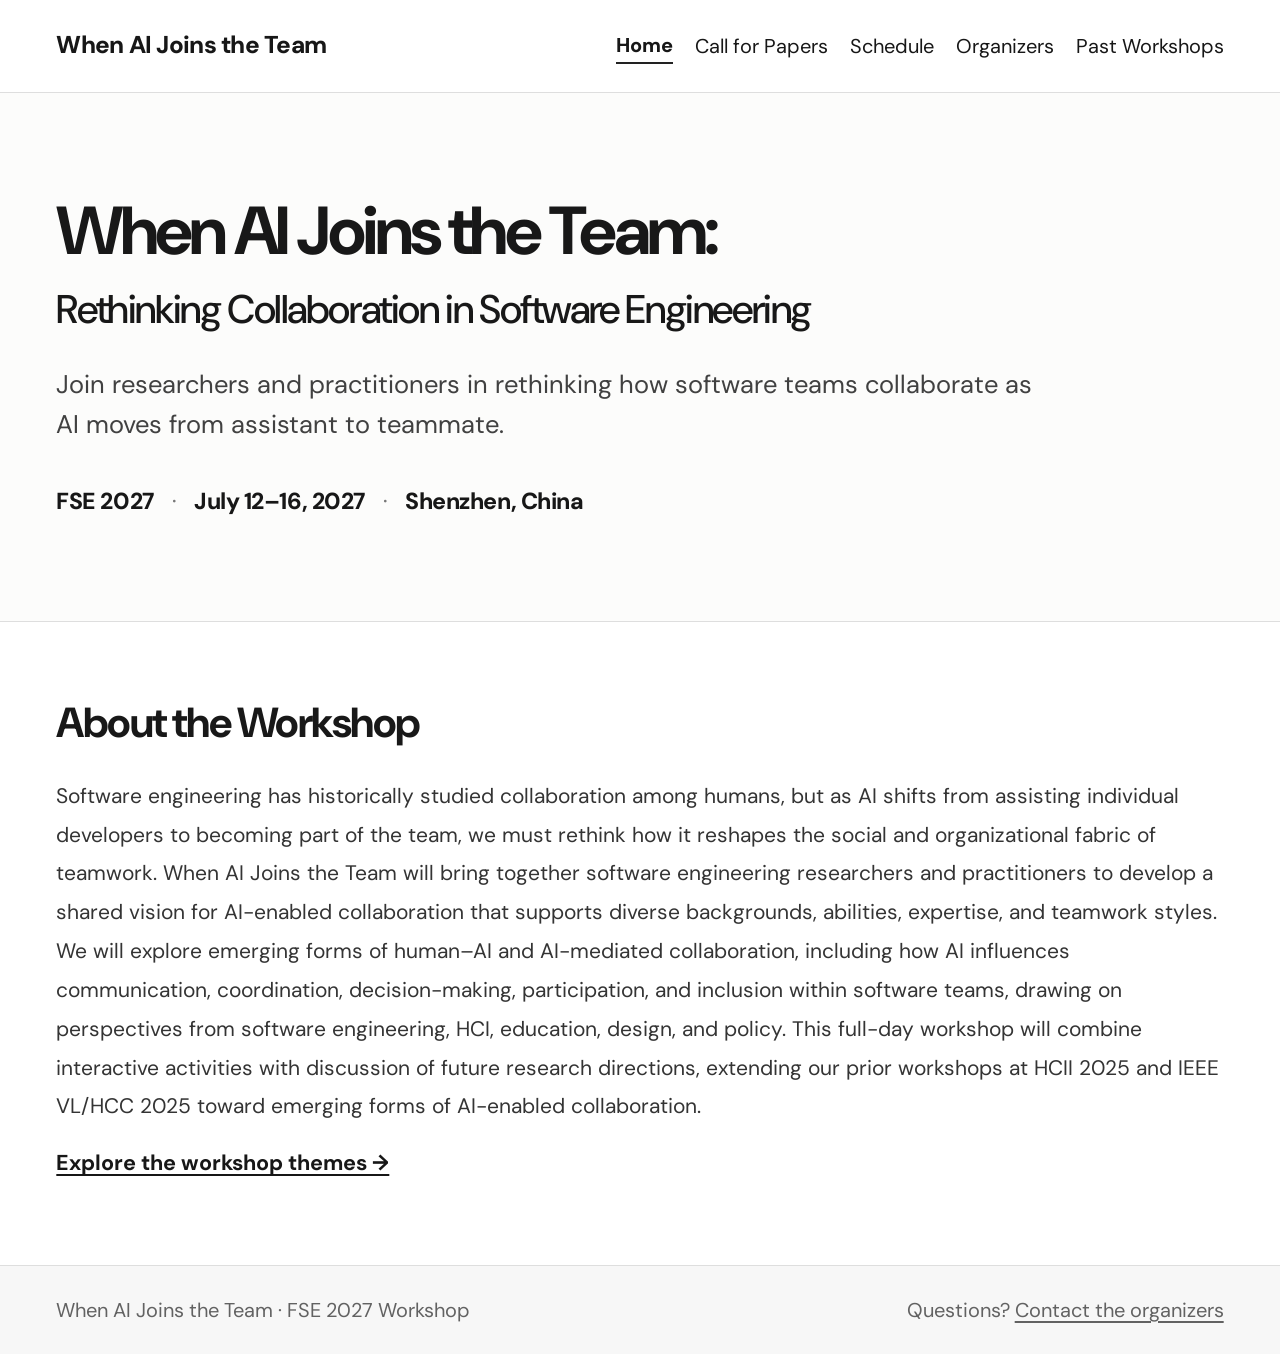
==== index.html @ 19bbfbdb "website but not past workshops" ====
<!DOCTYPE html>

<html lang="en"><head><meta charset="utf-8"/><meta content="width=device-width,initial-scale=1" name="viewport"/><meta content="A full-day workshop exploring how AI transforms collaboration in software engineering teams." name="description"/><title>Home | When AI Joins the Team</title><style>@import url('https://fonts.googleapis.com/css2?family=DM+Sans:wght@400;500;600;700;800&display=swap');

:root{--ink:#181818;--body:#343434;--muted:#626262;--line:#dedede;--soft:#fafafa;--white:#fff}

*{box-sizing:border-box}html{scroll-behavior:smooth}body{margin:0;background:var(--white);color:var(--body);font:18px/1.72 'DM Sans',Arial,sans-serif}a{color:#171717;text-underline-offset:4px}a:hover{text-decoration-thickness:2px}.container{max-width:1100px;margin:auto;padding:0 28px}.topbar{background:#fff;border-bottom:1px solid var(--line);position:sticky;top:0;z-index:20}.nav{min-height:82px;display:flex;justify-content:space-between;align-items:center;gap:25px}.brand{font-weight:800;font-size:1.08rem;line-height:1.3;text-decoration:none;letter-spacing:-.03em;max-width:270px}.nav-links{display:flex;gap:13px 20px;flex-wrap:wrap;align-items:center;font-size:.94rem}.nav-links a{text-decoration:none;white-space:nowrap}.nav-links a[aria-current=page]{font-weight:800;border-bottom:2px solid #222}.nav-links a:hover{text-decoration:underline}.hero{padding:98px 0 90px;background:var(--soft);border-bottom:1px solid var(--line)}.kicker{font-size:.82rem;font-weight:800;letter-spacing:.12em;text-transform:uppercase;color:var(--muted);margin:0 0 22px}.hero h1{font-size:clamp(2.8rem,5vw,4.8rem);letter-spacing:-.05em;line-height:1.14;max-width:940px;margin:0 0 26px;color:var(--ink)}.hero h1 span{display:block;font-size:.67em;font-weight:600;margin-top:10px}.lead{font-size:clamp(1.35rem,2.2vw,1.75rem);line-height:1.55;font-weight:500;max-width:830px;margin:0 0 28px}.meta{display:flex;flex-wrap:wrap;gap:10px;margin-top:28px}.chip{font-size:.91rem;background:#fff;border:1px solid var(--line);border-radius:99px;padding:7px 14px}.page-heading{padding:75px 0 48px;background:var(--soft);border-bottom:1px solid var(--line)}.page-heading h1{font-size:clamp(2.7rem,4vw,4rem);line-height:1.16;letter-spacing:-.045em;color:var(--ink);margin:0 0 15px}.page-heading p{max-width:800px;font-size:1.2rem;margin:0}main section{padding:64px 0}h2{font-size:2.15rem;line-height:1.2;letter-spacing:-.035em;color:var(--ink);margin:0 0 24px}h3{font-size:1.35rem;line-height:1.3;color:var(--ink);margin:0 0 12px}p{margin:0 0 19px}.abstract,.intro,.section-intro{max-width:900px;font-size:1.12rem}.grid{display:grid;grid-template-columns:repeat(3,minmax(0,1fr));gap:18px;margin-top:28px}.tile{padding:27px;border:1px solid var(--line);border-radius:8px;background:#fafafa}.tile:nth-child(even){background:#ededed}.tile p{margin-bottom:0}.tile h3{font-size:1.24rem}.organizer{display:grid;grid-template-columns:145px minmax(0,1fr);gap:30px;border-top:1px solid var(--line);padding:35px 0}.organizer-photo{width:145px;height:168px;object-fit:cover;object-position:center top;border-radius:6px;border:1px solid var(--line)}.organizer-copy{min-width:0}.affiliation,.small{color:var(--muted)}.contact-links{font-size:1rem}.schedule{border-collapse:collapse;width:100%;margin-top:26px}.schedule td{padding:16px 14px;border-bottom:1px solid var(--line);vertical-align:top}.schedule td:first-child{font-weight:700;white-space:nowrap;width:220px}.dates{display:grid;gap:10px;margin:28px 0}.dates div{background:#f6f6f6;padding:13px 17px;border-radius:5px}.note{border-left:3px solid #555;background:#fafafa;padding:23px;margin-top:26px}.note .small{font-size:1rem}.submission-link{font-size:1.1rem}.link-card{border:1px solid var(--line);border-radius:8px;padding:28px;background:#fafafa;margin:15px 0}.link-card:nth-child(even){background:#ededed}.link-card h3{margin-bottom:6px}.link-card p{margin:0}.placeholder{color:#6a6a6a;font-style:italic}.home-intro{max-width:890px}.home-intro p{font-size:1.19rem}.feature-list{display:grid;grid-template-columns:repeat(3,1fr);gap:20px;margin:30px 0}.feature{border-top:2px solid #333;padding:19px 0}.feature h3{font-size:1.2rem}.feature p{font-size:1rem}.inline-link{font-weight:700}.bottom-note{padding:35px 0 75px}footer{background:#f7f7f7;border-top:1px solid var(--line);padding:27px 0;font-size:.92rem;color:var(--muted)}footer .container{display:flex;justify-content:space-between;gap:20px;flex-wrap:wrap}footer a{color:var(--muted)}@media(max-width:800px){.nav{align-items:flex-start;padding-top:16px;padding-bottom:16px;flex-direction:column;gap:12px}.nav-links{gap:10px 17px}.hero{padding:65px 0}.page-heading{padding:54px 0 40px}.grid,.feature-list{grid-template-columns:1fr 1fr}.organizer{grid-template-columns:105px minmax(0,1fr);gap:17px}.organizer-photo{width:105px;height:124px}}@media(max-width:560px){body{font-size:17px}.container{padding:0 20px}.grid,.feature-list{grid-template-columns:1fr}.organizer{grid-template-columns:1fr}.organizer-photo{width:135px;height:156px}.schedule td:first-child{width:auto;white-space:normal}.schedule td{padding:13px 8px}main section{padding:48px 0}}

/* Keep navigation readable on narrower desktop screens */

@media(min-width:801px) and (max-width:1200px){.nav{flex-direction:column;align-items:flex-start;padding-top:16px;padding-bottom:16px}.brand{max-width:none}}



/* Wide, fluid and accessible responsive layout */

html {font-size: 20px;}

body {font-size: 1.08rem; line-height: 1.7; overflow-x: hidden;}

.container {width: min(94%, 1720px); max-width: none; padding-inline: clamp(12px, 1.4vw, 30px); margin-inline: auto;}

.nav {min-height: 92px; gap: 22px;}

.brand {font-size: 1.22rem; max-width: 330px; flex-shrink: 0;}

.nav-links {font-size: 1rem; gap: 12px 22px;}

.hero {padding-block: clamp(65px, 7vw, 130px);}

.hero h1 {font-size: clamp(3.1rem, 5.3vw, 6.4rem); max-width: 1500px;}

.lead {font-size: clamp(1.45rem, 2.3vw, 2.35rem); max-width: 1250px;}

.kicker, .chip {font-size: .95rem;}

.page-heading h1 {font-size: clamp(2.9rem, 4.2vw, 5rem);}

.page-heading p {font-size: 1.3rem; max-width: 1250px;}

main section {padding-block: clamp(55px, 5vw, 100px);}

h2 {font-size: clamp(2.1rem, 2.8vw, 3.25rem);}

h3 {font-size: clamp(1.45rem, 1.65vw, 2rem);}

.abstract,.intro,.section-intro,.home-intro {max-width: 1450px;}

.abstract,.intro,.section-intro,.home-intro p {font-size: 1.17rem;}

.grid {grid-template-columns: repeat(3,minmax(0,1fr)); gap: clamp(15px,1.5vw,28px);}

.tile {padding: clamp(24px,2vw,38px);}

.tile h3 {font-size: 1.42rem;}

.feature-list {gap: clamp(18px,2vw,35px);}

.feature h3 {font-size: 1.45rem;}

.feature p,.contact-links,.submission-link {font-size: 1.1rem;}

.organizer {grid-template-columns: 190px minmax(0,1fr); gap: 38px;}

.organizer-photo {width: 190px; height: 220px;}

.schedule td {padding: 21px 18px;}

footer {font-size: 1rem;}

@media (max-width: 1320px) {

  .nav {flex-direction:column; align-items:flex-start; padding-block: 18px; gap:12px;}

  .brand {max-width:none;}

  .nav-links {gap: 10px 22px;}

}

@media (max-width: 950px) {

  html {font-size: 18px;}

  .container {width: 96%; padding-inline: 16px;}

  .grid,.feature-list {grid-template-columns:repeat(2,minmax(0,1fr));}

  .hero h1 {font-size: clamp(2.6rem,6vw,4.5rem);}

  .organizer {grid-template-columns: 145px minmax(0,1fr);}

  .organizer-photo {width:145px;height:170px;}

}

@media (max-width: 600px) {

  html {font-size: 17px;}

  .container {width:100%; padding-inline:20px;}

  .topbar {position:static;}

  .nav-links {font-size: .99rem; gap:10px 16px;}

  .hero {padding-block: 55px;}

  .hero h1 {font-size: clamp(2.45rem,10vw,3.4rem); overflow-wrap:break-word;}

  .lead {font-size:1.3rem;}

  .grid,.feature-list {grid-template-columns:1fr;}

  .organizer {grid-template-columns:1fr;gap:15px;}

  .organizer-photo {width:145px;height:170px;}

  .schedule td {padding:14px 9px;}

  .schedule td:first-child {width: 35%;white-space:normal;}

}

/* Clear English and accessible reading widths */

 p,li {line-height:1.75;} .home-intro p {max-width: 78ch;} .deadline-banner {margin-top:22px;display:inline-block;background:#fff;border:2px solid #292929;border-radius:7px;padding:14px 22px;font-size:clamp(1.05rem,1.6vw,1.4rem);color:#171717;} .deadline-banner strong{font-weight:800;} @media(max-width:600px){.deadline-banner{display:block;padding:13px 16px;}}



/* Refined submission date: elegant informational strip */

.deadline-banner{display:flex;align-items:center;gap:clamp(14px,2vw,28px);width:fit-content;max-width:100%;margin-top:32px;padding:18px 26px;background:#f0f0f0;border:1px solid #d8d8d8;border-left:5px solid #272727;border-radius:4px;color:#1b1b1b;box-shadow:none;}

.deadline-banner .deadline-label{font-size:.85rem;font-weight:700;letter-spacing:.075em;text-transform:uppercase;color:#505050;}

.deadline-banner .deadline-date{font-size:clamp(1.25rem,2vw,1.8rem);font-weight:800;line-height:1.25;letter-spacing:-.02em;}

.home-abstract{background:#fff;} .home-abstract .abstract{max-width:1400px;font-size:clamp(1.1rem,1.35vw,1.32rem);line-height:1.85;}

.home-abstract .abstract p{max-width:95ch;}

@media(max-width:600px){.deadline-banner{display:flex;flex-direction:column;align-items:flex-start;gap:5px;width:100%;padding:16px 18px;}}


/* Homepage editorial refresh: spacious hierarchy, no chips or deadline card */
.hero { background:#fcfcfb; padding-block:clamp(72px,8vw,150px); }
.hero .container { max-width: 1560px; }
.hero h1 { max-width:1300px; margin-bottom:32px; line-height:1.07; letter-spacing:-.055em; }
.hero h1 span { font-weight:500; font-size:.59em; line-height:1.18; letter-spacing:-.035em; margin-top:18px; max-width:1180px; }
.hero .lead { max-width:1000px; font-size:clamp(1.28rem,2vw,1.95rem); line-height:1.55; font-weight:400; color:#414141; margin-bottom:40px; }
.event-details { display:flex; flex-wrap:wrap; align-items:center; gap:8px 0; font-size:clamp(1rem,1.3vw,1.22rem); font-weight:600; color:#555; }
.event-details span+span::before { content:'·'; color:#9b9b9b; margin:0 18px; font-weight:400; }
.deadline-line { display:flex; align-items:baseline; flex-wrap:wrap; gap:10px 22px; margin-top:46px; padding-top:23px; border-top:1px solid #d8d8d8; width:min(100%,1120px); background:none; }
.deadline-line .deadline-label { color:#666; font-size:clamp(.94rem,1.1vw,1.08rem); font-weight:600; text-transform:none; letter-spacing:0; }
.deadline-line .deadline-date { color:#171717; font-size:clamp(1.16rem,1.6vw,1.55rem); font-weight:800; letter-spacing:-.02em; }
.deadline-action { margin-left:auto; font-size:1rem; font-weight:700; text-decoration:none; border-bottom:1px solid #222; }
.deadline-action:hover { border-bottom-width:2px; }
.home-abstract { padding-top:clamp(60px,6vw,110px); }
.home-abstract h2 { margin-bottom:28px; }
.home-abstract .abstract { max-width:95ch; font-size:clamp(1.05rem,1.32vw,1.27rem); line-height:1.85; }
@media(max-width:650px){.hero h1{font-size:clamp(2.6rem,10vw,4.1rem)}.hero h1 span{font-size:.63em}.event-details{gap:4px 0}.event-details span+span::before{margin:0 9px}.deadline-line{gap:5px 14px}.deadline-action{margin-left:0;flex-basis:100%;margin-top:7px}}
/* Prominent event details replace the removed submission deadline. */
.event-details {font-size:clamp(1.16rem,1.6vw,1.55rem);font-weight:800;color:#171717;letter-spacing:-.02em;line-height:1.45;margin-top:34px;}
.event-details span+span::before {color:#777;font-weight:400;}
@media(max-width:650px){.event-details{font-size:clamp(1.12rem,4.2vw,1.4rem);gap:4px 0;}}
</style></head><body><header class="topbar"><nav aria-label="Main navigation" class="container nav"><a class="brand" href="index.html">When AI Joins the Team</a><div class="nav-links"><a aria-current="page" href="index.html">Home</a><a href="call-for-papers.html">Call for Papers</a><a href="schedule.html">Schedule</a><a href="organizers.html">Organizers</a><a href="past-workshops.html">Past Workshops</a></div></nav></header><main><div class="hero"><div class="container"><h1>When AI Joins the Team:<span>Rethinking Collaboration in Software Engineering</span></h1><p class="lead">Join researchers and practitioners in rethinking how software teams collaborate as AI moves from assistant to teammate.</p><div class="event-details" aria-label="Workshop details"><span>FSE 2027</span><span>July 12–16, 2027</span><span>Shenzhen, China</span></div></div></div><section class="home-abstract"><div class="container"><h2>About the Workshop</h2><p class="abstract">Software engineering has historically studied collaboration among humans, but as AI shifts from assisting individual developers to becoming part of the team, we must rethink how it reshapes the social and organizational fabric of teamwork. When AI Joins the Team will bring together software engineering researchers and practitioners to develop a shared vision for AI-enabled collaboration that supports diverse backgrounds, abilities, expertise, and teamwork styles. We will explore emerging forms of human–AI and AI-mediated collaboration, including how AI influences communication, coordination, decision-making, participation, and inclusion within software teams, drawing on perspectives from software engineering, HCI, education, design, and policy. This full-day workshop will combine interactive activities with discussion of future research directions, extending our prior workshops at HCII 2025 and IEEE VL/HCC 2025 toward emerging forms of AI-enabled collaboration.</p><p><a class="inline-link" href="about.html">Explore the workshop themes →</a></p></div></section></main><footer><div class="container"><span>When AI Joins the Team · FSE 2027 Workshop</span><span>Questions? <a href="mailto:samason@nsu.edu">Contact the organizers</a></span></div></footer></body></html>
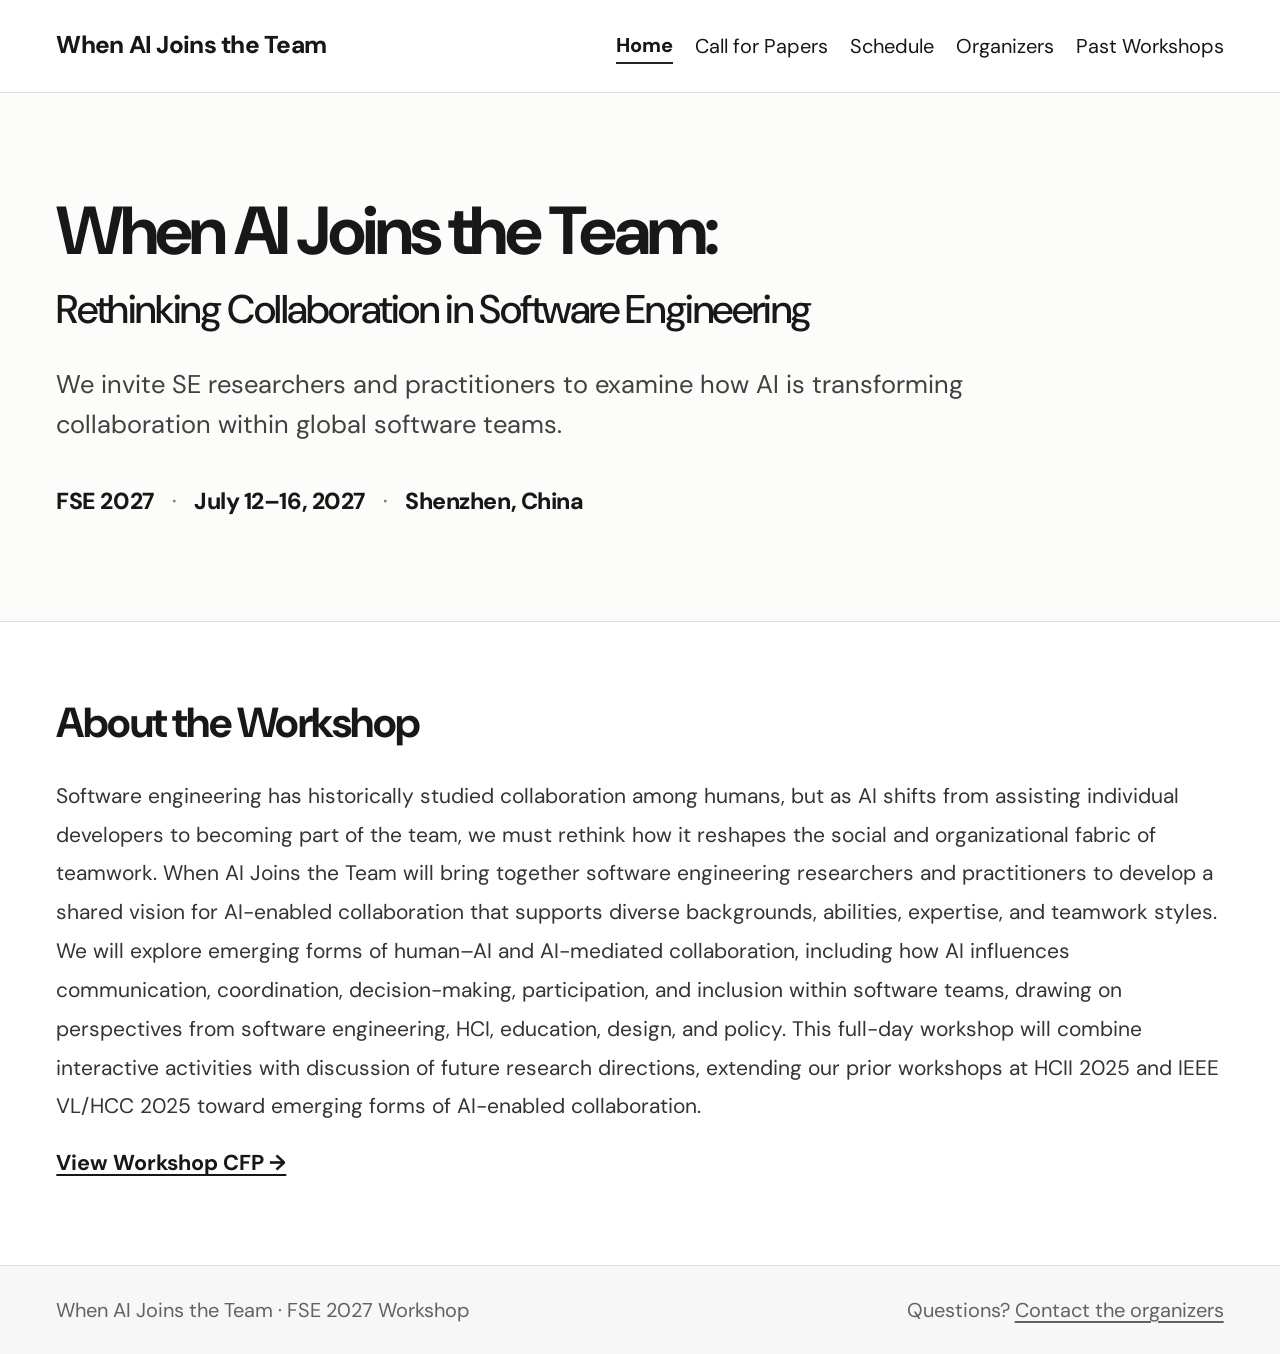
==== commit 201594f9: "completed website minor styling issues" ====
--- a/index.html
+++ b/index.html
@@ -67,6 +67,7 @@
 .schedule td {padding: 21px 18px;}
 
 footer {font-size: 1rem;}
+
 
 @media (max-width: 1320px) {
 
@@ -164,4 +165,4 @@
 .event-details {font-size:clamp(1.16rem,1.6vw,1.55rem);font-weight:800;color:#171717;letter-spacing:-.02em;line-height:1.45;margin-top:34px;}
 .event-details span+span::before {color:#777;font-weight:400;}
 @media(max-width:650px){.event-details{font-size:clamp(1.12rem,4.2vw,1.4rem);gap:4px 0;}}
-</style></head><body><header class="topbar"><nav aria-label="Main navigation" class="container nav"><a class="brand" href="index.html">When AI Joins the Team</a><div class="nav-links"><a aria-current="page" href="index.html">Home</a><a href="call-for-papers.html">Call for Papers</a><a href="schedule.html">Schedule</a><a href="organizers.html">Organizers</a><a href="past-workshops.html">Past Workshops</a></div></nav></header><main><div class="hero"><div class="container"><h1>When AI Joins the Team:<span>Rethinking Collaboration in Software Engineering</span></h1><p class="lead">Join researchers and practitioners in rethinking how software teams collaborate as AI moves from assistant to teammate.</p><div class="event-details" aria-label="Workshop details"><span>FSE 2027</span><span>July 12–16, 2027</span><span>Shenzhen, China</span></div></div></div><section class="home-abstract"><div class="container"><h2>About the Workshop</h2><p class="abstract">Software engineering has historically studied collaboration among humans, but as AI shifts from assisting individual developers to becoming part of the team, we must rethink how it reshapes the social and organizational fabric of teamwork. When AI Joins the Team will bring together software engineering researchers and practitioners to develop a shared vision for AI-enabled collaboration that supports diverse backgrounds, abilities, expertise, and teamwork styles. We will explore emerging forms of human–AI and AI-mediated collaboration, including how AI influences communication, coordination, decision-making, participation, and inclusion within software teams, drawing on perspectives from software engineering, HCI, education, design, and policy. This full-day workshop will combine interactive activities with discussion of future research directions, extending our prior workshops at HCII 2025 and IEEE VL/HCC 2025 toward emerging forms of AI-enabled collaboration.</p><p><a class="inline-link" href="about.html">Explore the workshop themes →</a></p></div></section></main><footer><div class="container"><span>When AI Joins the Team · FSE 2027 Workshop</span><span>Questions? <a href="mailto:samason@nsu.edu">Contact the organizers</a></span></div></footer></body></html>+</style></head><body><header class="topbar"><nav aria-label="Main navigation" class="container nav"><a class="brand" href="index.html">When AI Joins the Team</a><div class="nav-links"><a aria-current="page" href="index.html">Home</a><a href="call-for-papers.html">Call for Papers</a><a href="schedule.html">Schedule</a><a href="organizers.html">Organizers</a><a href="past-workshops.html">Past Workshops</a></div></nav></header><main><div class="hero"><div class="container"><h1>When AI Joins the Team:<span>Rethinking Collaboration in Software Engineering</span></h1><p class="lead">We invite SE researchers and practitioners to examine how AI is transforming collaboration within global software teams.</p><div class="event-details" aria-label="Workshop details"><span>FSE 2027</span><span>July 12–16, 2027</span><span>Shenzhen, China</span></div></div></div><section class="home-abstract"><div class="container"><h2>About the Workshop</h2><p class="abstract">Software engineering has historically studied collaboration among humans, but as AI shifts from assisting individual developers to becoming part of the team, we must rethink how it reshapes the social and organizational fabric of teamwork. When AI Joins the Team will bring together software engineering researchers and practitioners to develop a shared vision for AI-enabled collaboration that supports diverse backgrounds, abilities, expertise, and teamwork styles. We will explore emerging forms of human–AI and AI-mediated collaboration, including how AI influences communication, coordination, decision-making, participation, and inclusion within software teams, drawing on perspectives from software engineering, HCI, education, design, and policy. This full-day workshop will combine interactive activities with discussion of future research directions, extending our prior workshops at HCII 2025 and IEEE VL/HCC 2025 toward emerging forms of AI-enabled collaboration.</p><p><a class="inline-link" href="call-for-papers.html">View Workshop CFP →</a></p></div></section></main><footer><div class="container"><span>When AI Joins the Team · FSE 2027 Workshop</span><span>Questions? <a href="mailto:samason@nsu.edu">Contact the organizers</a></span></div></footer></body></html>
